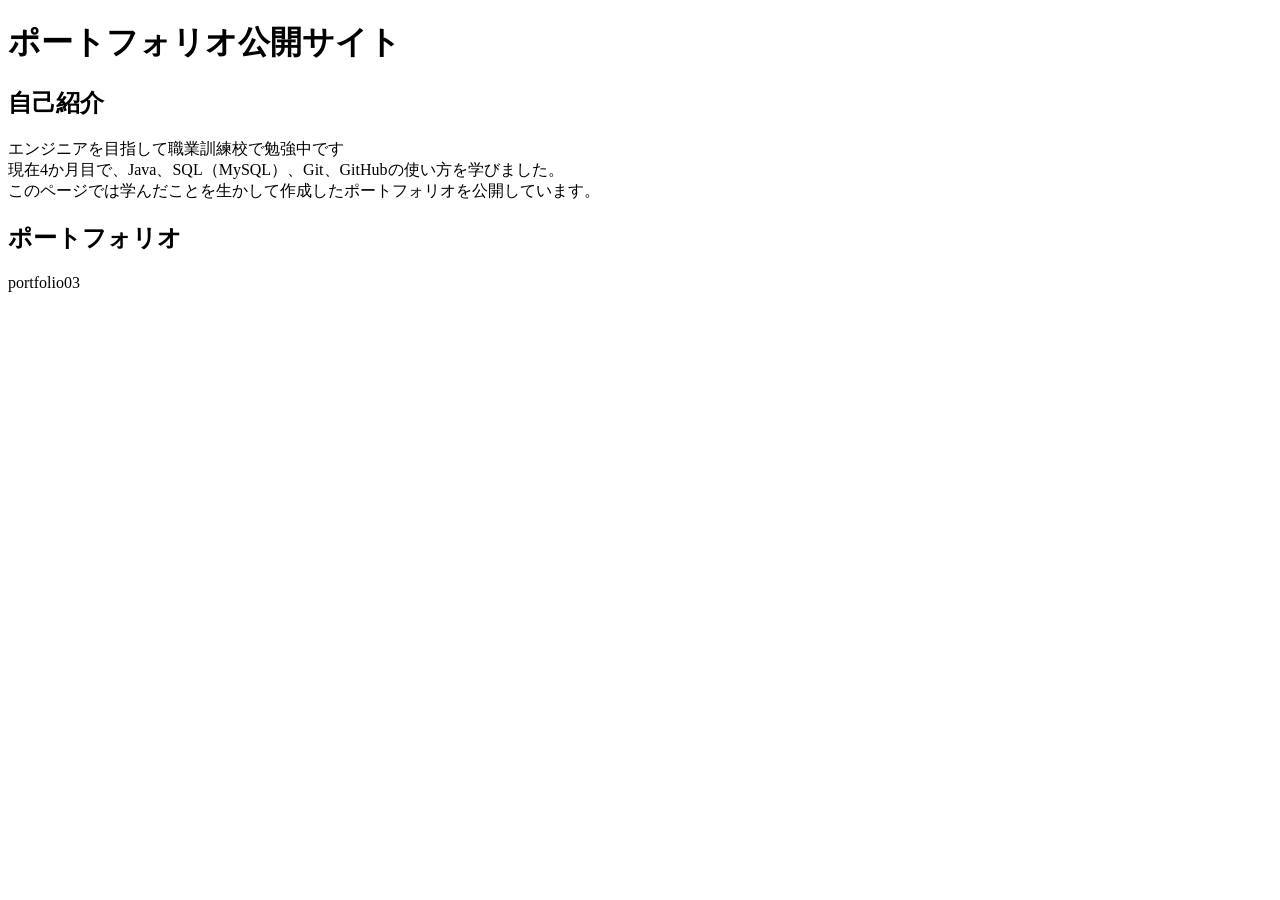
==== index.html @ 75d2291d "feat: CSS追加 CSSを追加。それに伴いindex.htmlに下記の変更を実施 - headタグ内にlinkタグ追加 - pタグにclass追加" ====
<!DOCTYPE html>
<html lang="ja">
<head>
    <meta charset="UTF-8">
    <meta name="viewport" content="width=device-width, initial-scale=1.0">
	<link rel="stylesheet" href="css/style.css">
    <title>ポートフォリオ公開サイト</title>
</head>
<body>
    <h1>ポートフォリオ公開サイト</h1>
    <h2>自己紹介</h2>
    <p>
        エンジニアを目指して職業訓練校で勉強中です<br>
        現在4か月目で、Java、SQL（MySQL）、Git、GitHubの使い方を学びました。<br>
        このページでは学んだことを生かして作成したポートフォリオを公開しています。
    </p>
    <h2>ポートフォリオ</h2>
    <p class="portfolio-card">portfolio03</p>
</body>
</html>
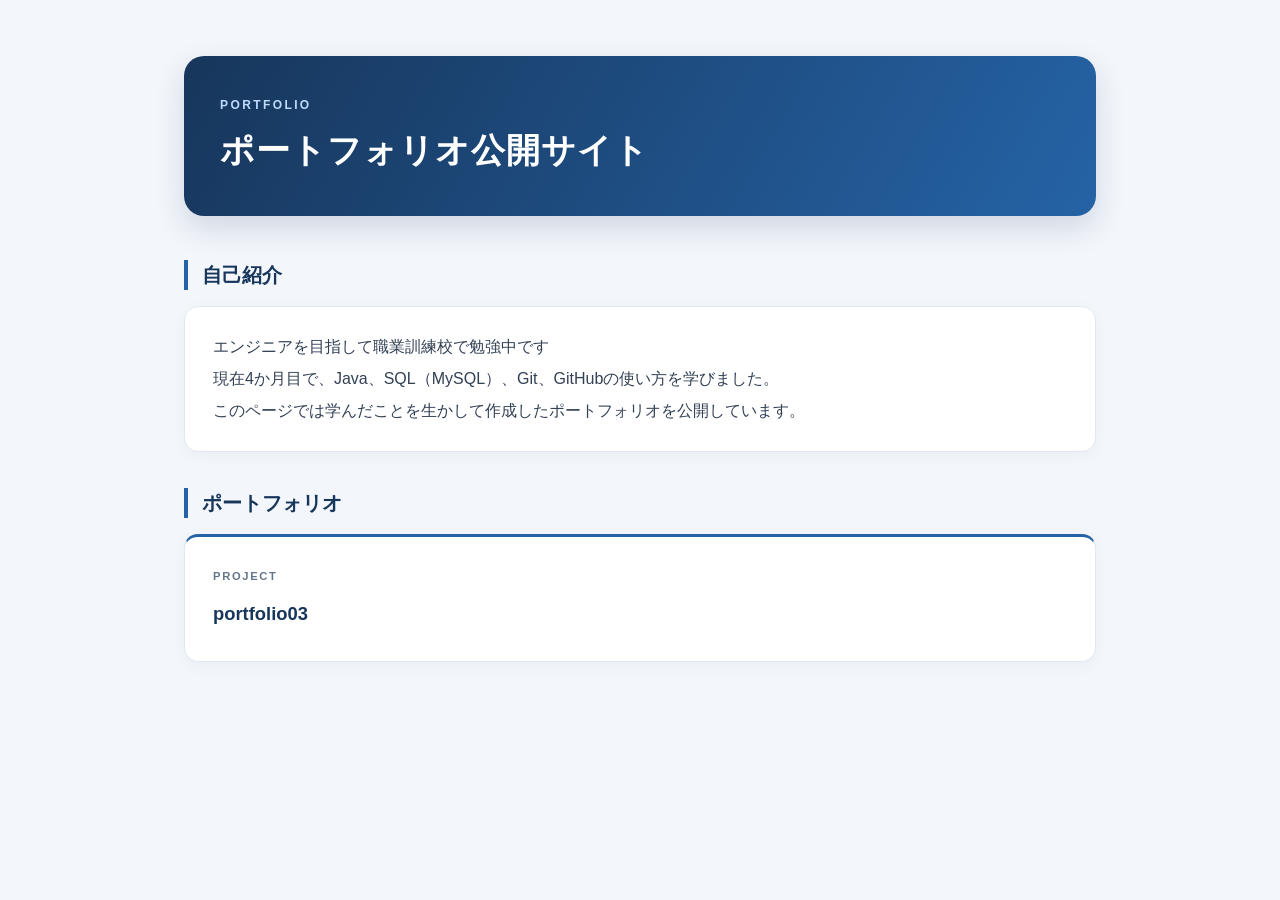
==== commit 4a649284: "Update index.html" ====
--- a/index.html
+++ b/index.html
@@ -3,7 +3,7 @@
 <head>
     <meta charset="UTF-8">
     <meta name="viewport" content="width=device-width, initial-scale=1.0">
-	<link rel="stylesheet" href="css/style.css">
+	<link rel="stylesheet" href="CSS/style.css">
     <title>ポートフォリオ公開サイト</title>
 </head>
 <body>
--- a/CSS/style.css
+++ b/CSS/style.css
@@ -0,0 +1,140 @@
+@charset "UTF-8";
+/* 余白や枠線を含めて、要素のサイズを計算する */
+* {
+    box-sizing: border-box;
+}
+
+/* ページ全体の背景 */
+html {
+    min-height: 100%;
+    background-color: #f3f6fb;
+}
+
+/* コンテンツを中央に配置する */
+body {
+    max-width: 960px;
+    margin: 0 auto;
+    padding: 56px 24px 80px;
+
+    font-family: "Segoe UI", "Hiragino Kaku Gothic ProN",
+        "Yu Gothic", Meiryo, sans-serif;
+
+    color: #334155;
+    line-height: 1.8;
+    overflow-wrap: anywhere;
+}
+
+/* サイトのタイトル */
+h1 {
+    margin: 0 0 44px;
+    padding: 40px 36px;
+    border-radius: 20px;
+
+    background: linear-gradient(120deg, #17365b, #2563a6);
+    box-shadow: 0 12px 30px rgba(23, 54, 91, 0.16);
+
+    color: #ffffff;
+    font-size: clamp(1.5rem, 3.5vw, 2.1rem);
+    line-height: 1.5;
+    letter-spacing: 0.03em;
+}
+
+/* タイトルの上に添える小さなラベル */
+h1::before {
+    content: "PORTFOLIO";
+    display: block;
+    margin-bottom: 12px;
+
+    color: #bfdbfe;
+    font-size: 0.75rem;
+    font-weight: 600;
+    letter-spacing: 0.2em;
+}
+
+/* 「自己紹介」「ポートフォリオ」の見出し */
+h2 {
+    margin: 36px 0 16px;
+    padding-left: 14px;
+    border-left: 4px solid #2563a6;
+
+    color: #17365b;
+    font-size: 1.25rem;
+    line-height: 1.5;
+}
+
+/* 本文を白いカードとして表示する */
+p {
+    margin: 0;
+    padding: 24px 28px;
+
+    border: 1px solid #e2e8f0;
+    border-radius: 14px;
+    background-color: #ffffff;
+    box-shadow: 0 4px 16px rgba(15, 23, 42, 0.04);
+
+    line-height: 2;
+}
+
+/* 作品紹介用のカード */
+.portfolio-card {
+    padding: 28px;
+    border-top: 3px solid #2563a6;
+
+    color: #17365b;
+    font-size: 1.15rem;
+    font-weight: 700;
+}
+
+/* 作品名の上に添える小さなラベル */
+.portfolio-card::before {
+    content: "PROJECT";
+    display: block;
+    margin-bottom: 8px;
+
+    color: #64748b;
+    font-size: 0.7rem;
+    font-weight: 600;
+    letter-spacing: 0.15em;
+}
+
+/* リンクを追加した場合の見た目 */
+a {
+    color: #1d5c9f;
+    text-decoration-thickness: 1px;
+    text-underline-offset: 4px;
+}
+
+/* リンクにマウスを乗せたとき */
+a:hover {
+    color: #123b68;
+    text-decoration-thickness: 2px;
+}
+
+/* キーボードでリンクを選択したとき */
+a:focus-visible {
+    outline: 3px solid #2563a6;
+    outline-offset: 5px;
+}
+
+/* スマートフォンなど、画面が狭い場合 */
+@media (max-width: 600px) {
+    body {
+        padding: 28px 16px 48px;
+    }
+
+    h1 {
+        margin-bottom: 32px;
+        padding: 28px 20px;
+        border-radius: 16px;
+    }
+
+    h2 {
+        margin-top: 28px;
+        font-size: 1.1rem;
+    }
+
+    p,
+    .portfolio-card {
+        padding: 20px;
+    }
+}
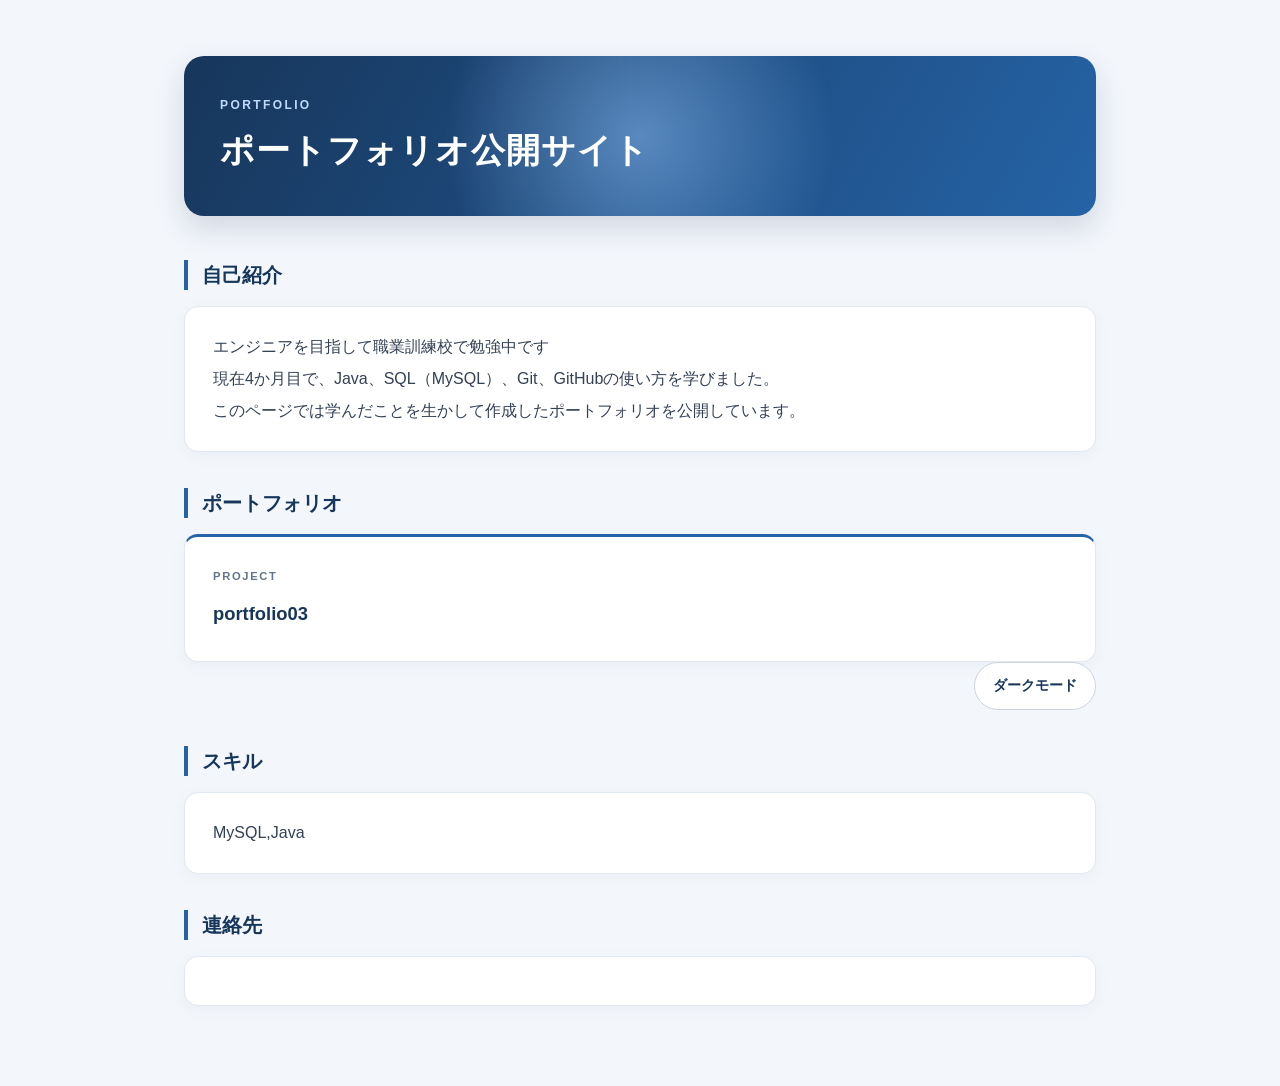
==== commit b49023b8: "feat: js追加 indexに追記。css変更。js追加" ====
--- a/index.html
+++ b/index.html
@@ -4,17 +4,28 @@
     <meta charset="UTF-8">
     <meta name="viewport" content="width=device-width, initial-scale=1.0">
 	<link rel="stylesheet" href="CSS/style.css">
+	<script src="js/main.js" defar></script>
     <title>ポートフォリオ公開サイト</title>
 </head>
 <body>
     <h1>ポートフォリオ公開サイト</h1>
-    <h2>自己紹介</h2>
+    <h2 class="reveal">自己紹介</h2>
     <p>
         エンジニアを目指して職業訓練校で勉強中です<br>
         現在4か月目で、Java、SQL（MySQL）、Git、GitHubの使い方を学びました。<br>
         このページでは学んだことを生かして作成したポートフォリオを公開しています。
     </p>
-    <h2>ポートフォリオ</h2>
+    <h2 class="reveal">ポートフォリオ</h2>
     <p class="portfolio-card">portfolio03</p>
+	<button id="themeToggle"
+			class="theme-toggle"
+			type="button"
+			aria-pressed="false">
+		ダークモード
+		</button>
+	<h2>スキル</h2>
+	<p>MySQL,Java</p>
+	<h2>連絡先</h2>
+	<p></p>
 </body>
 </html>
--- a/CSS/style.css
+++ b/CSS/style.css
@@ -1,4 +1,3 @@
-@charset "UTF-8";
 /* 余白や枠線を含めて、要素のサイズを計算する */
 * {
     box-sizing: border-box;
@@ -15,10 +14,8 @@
     max-width: 960px;
     margin: 0 auto;
     padding: 56px 24px 80px;
-
     font-family: "Segoe UI", "Hiragino Kaku Gothic ProN",
         "Yu Gothic", Meiryo, sans-serif;
-
     color: #334155;
     line-height: 1.8;
     overflow-wrap: anywhere;
@@ -29,10 +26,8 @@
     margin: 0 0 44px;
     padding: 40px 36px;
     border-radius: 20px;
-
     background: linear-gradient(120deg, #17365b, #2563a6);
     box-shadow: 0 12px 30px rgba(23, 54, 91, 0.16);
-
     color: #ffffff;
     font-size: clamp(1.5rem, 3.5vw, 2.1rem);
     line-height: 1.5;
@@ -44,7 +39,6 @@
     content: "PORTFOLIO";
     display: block;
     margin-bottom: 12px;
-
     color: #bfdbfe;
     font-size: 0.75rem;
     font-weight: 600;
@@ -56,7 +50,6 @@
     margin: 36px 0 16px;
     padding-left: 14px;
     border-left: 4px solid #2563a6;
-
     color: #17365b;
     font-size: 1.25rem;
     line-height: 1.5;
@@ -66,12 +59,10 @@
 p {
     margin: 0;
     padding: 24px 28px;
-
     border: 1px solid #e2e8f0;
     border-radius: 14px;
     background-color: #ffffff;
     box-shadow: 0 4px 16px rgba(15, 23, 42, 0.04);
-
     line-height: 2;
 }
 
@@ -79,7 +70,6 @@
 .portfolio-card {
     padding: 28px;
     border-top: 3px solid #2563a6;
-
     color: #17365b;
     font-size: 1.15rem;
     font-weight: 700;
@@ -90,7 +80,6 @@
     content: "PROJECT";
     display: block;
     margin-bottom: 8px;
-
     color: #64748b;
     font-size: 0.7rem;
     font-weight: 600;
@@ -104,13 +93,11 @@
     text-underline-offset: 4px;
 }
 
-/* リンクにマウスを乗せたとき */
 a:hover {
     color: #123b68;
     text-decoration-thickness: 2px;
 }
 
-/* キーボードでリンクを選択したとき */
 a:focus-visible {
     outline: 3px solid #2563a6;
     outline-offset: 5px;
@@ -137,4 +124,128 @@
     .portfolio-card {
         padding: 20px;
     }
-}+}
+
+
+/* =========================================================
+   JavaScript と組み合わせた演出
+   ========================================================= */
+
+/* ダークモードの切り替えボタン */
+.theme-toggle {
+    display: block;
+    margin: 0 0 18px auto;
+    padding: 10px 18px;
+    border: 1px solid #cbd5e1;
+    border-radius: 999px;
+    background: #ffffff;
+    color: #17365b;
+    font: inherit;
+    font-size: 0.9rem;
+    font-weight: 700;
+    cursor: pointer;
+    transition: background-color 0.2s, transform 0.2s;
+}
+
+.theme-toggle:hover {
+    background-color: #e8f1ff;
+    transform: translateY(-2px);
+}
+
+.theme-toggle:focus-visible {
+    outline: 3px solid #2563a6;
+    outline-offset: 3px;
+}
+
+/* タイトル上をマウスが動くと光の位置が変わる */
+h1 {
+    background:
+        radial-gradient(circle at var(--mouse-x, 50%) var(--mouse-y, 50%),
+            rgba(147, 197, 253, 0.5), transparent 42%),
+        linear-gradient(120deg, #17365b, #2563a6);
+}
+
+/* 画面内に入ると、ふわっと表示する */
+.js-enabled .reveal {
+    opacity: 0;
+    transform: translateY(22px);
+    transition: opacity 0.7s ease, transform 0.7s ease;
+}
+
+.js-enabled .reveal.is-visible {
+    opacity: 1;
+    transform: translateY(0);
+}
+
+/* 作品カードはマウスを乗せると少し浮く */
+.portfolio-card {
+    transition: box-shadow 0.25s ease, transform 0.25s ease,
+        opacity 0.7s ease;
+}
+
+.portfolio-card.is-visible:hover {
+    transform: translateY(-5px);
+    box-shadow: 0 12px 32px rgba(23, 54, 91, 0.16);
+}
+
+/* ダークモード */
+html.dark {
+    background-color: #0b1220;
+}
+
+.dark body {
+    color: #cbd5e1;
+}
+
+.dark h2 {
+    color: #bfdbfe;
+    border-left-color: #60a5fa;
+}
+
+.dark p {
+    background-color: #182337;
+    color: #e2e8f0;
+    border-color: #334155;
+    box-shadow: 0 5px 18px rgba(0, 0, 0, 0.2);
+}
+
+.dark .portfolio-card {
+    border-top-color: #60a5fa;
+}
+
+.dark .portfolio-card::before {
+    color: #94a3b8;
+}
+
+.dark .theme-toggle {
+    color: #e2e8f0;
+    background-color: #1e293b;
+    border-color: #475569;
+}
+
+.dark .theme-toggle:hover {
+    background-color: #334155;
+}
+
+.dark a {
+    color: #93c5fd;
+}
+
+/* アニメーションを控えたい設定の人には、動かさず表示する */
+@media (prefers-reduced-motion: reduce) {
+    .js-enabled .reveal {
+        opacity: 1;
+        transform: none;
+        transition: none;
+    }
+
+    .theme-toggle,
+    .portfolio-card {
+        transition: none;
+    }
+
+    .theme-toggle:hover,
+    .portfolio-card.is-visible:hover {
+        transform: none;
+    }
+}
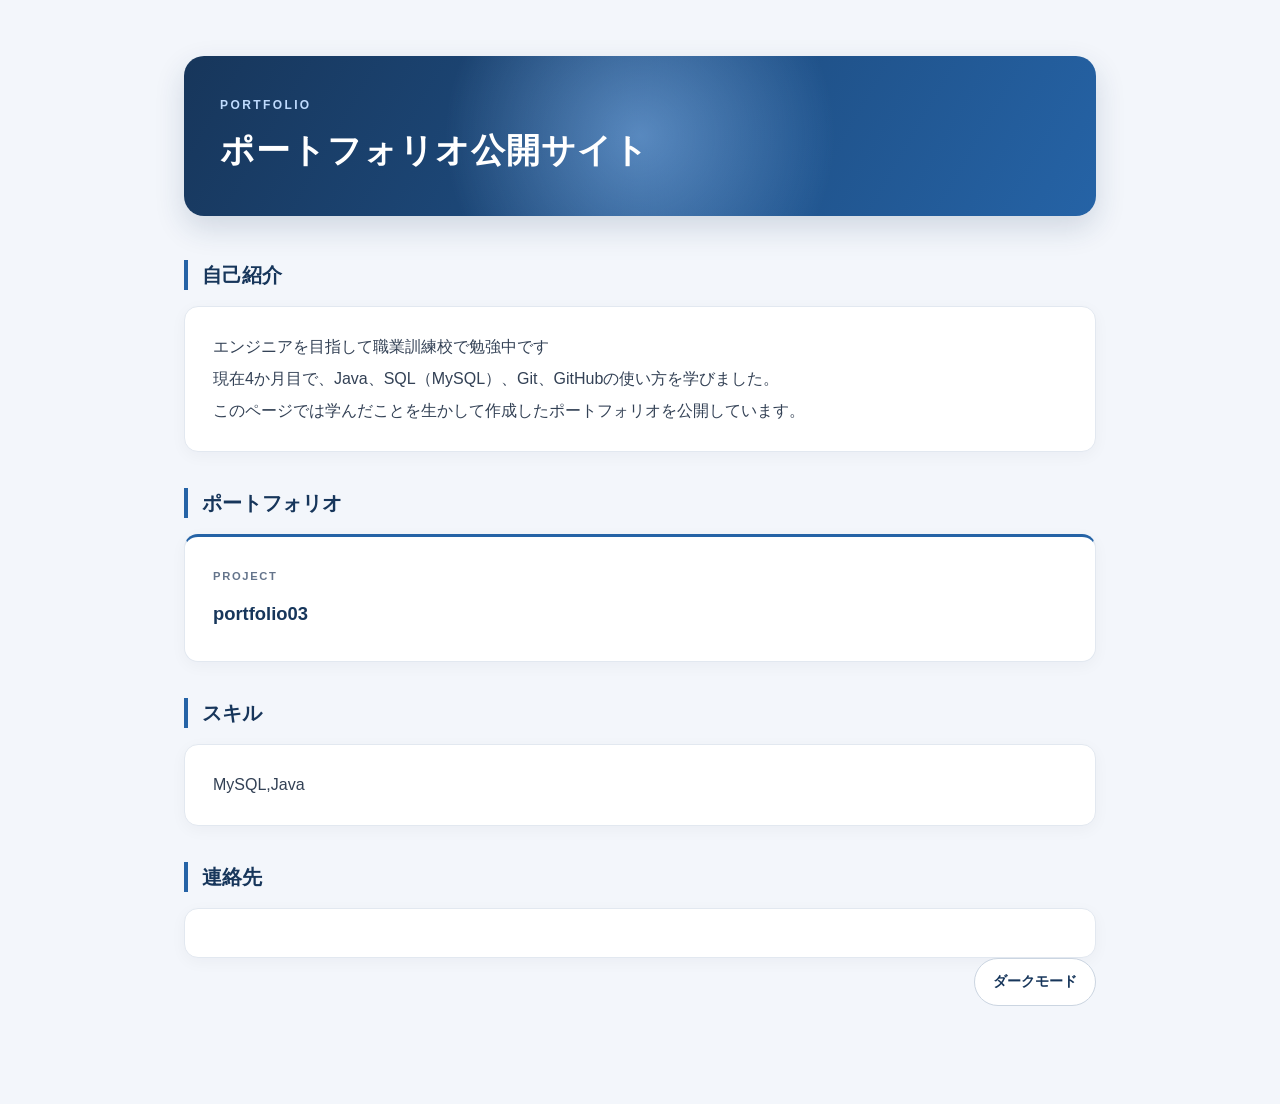
==== commit 5cf5439c: "feat: js追加 追加＆修正" ====
--- a/index.html
+++ b/index.html
@@ -1,31 +1,32 @@
 <!DOCTYPE html>
 <html lang="ja">
+
 <head>
-    <meta charset="UTF-8">
-    <meta name="viewport" content="width=device-width, initial-scale=1.0">
+	<meta charset="UTF-8">
+	<meta name="viewport" content="width=device-width, initial-scale=1.0">
 	<link rel="stylesheet" href="CSS/style.css">
-	<script src="js/main.js" defar></script>
-    <title>ポートフォリオ公開サイト</title>
+	<script src="js/main.js"  defer></script>
+	<title>ポートフォリオ公開サイト</title>
 </head>
+
 <body>
-    <h1>ポートフォリオ公開サイト</h1>
-    <h2 class="reveal">自己紹介</h2>
-    <p>
-        エンジニアを目指して職業訓練校で勉強中です<br>
-        現在4か月目で、Java、SQL（MySQL）、Git、GitHubの使い方を学びました。<br>
-        このページでは学んだことを生かして作成したポートフォリオを公開しています。
-    </p>
-    <h2 class="reveal">ポートフォリオ</h2>
-    <p class="portfolio-card">portfolio03</p>
-	<button id="themeToggle"
-			class="theme-toggle"
-			type="button"
-			aria-pressed="false">
+	<h1>ポートフォリオ公開サイト</h1>
+	<h2 class="reveal">自己紹介</h2>
+	<p>
+		エンジニアを目指して職業訓練校で勉強中です<br>
+		現在4か月目で、Java、SQL（MySQL）、Git、GitHubの使い方を学びました。<br>
+		このページでは学んだことを生かして作成したポートフォリオを公開しています。
+	</p>
+	<h2 class="reveal">ポートフォリオ</h2>
+	<p class="portfolio-card">portfolio03</p>
+	<h2 class="reveal">スキル</h2>
+	<p>MySQL,Java</p>
+	<h2 class="reveal">連絡先</h2>
+	<p></p>
+	<button id="themeToggle" class="theme-toggle" type="button" aria-pressed="false">
 		ダークモード
-		</button>
-	<h2>スキル</h2>
-	<p>MySQL,Java</p>
-	<h2>連絡先</h2>
-	<p></p>
+	</button>
+
 </body>
-</html>
+
+</html>
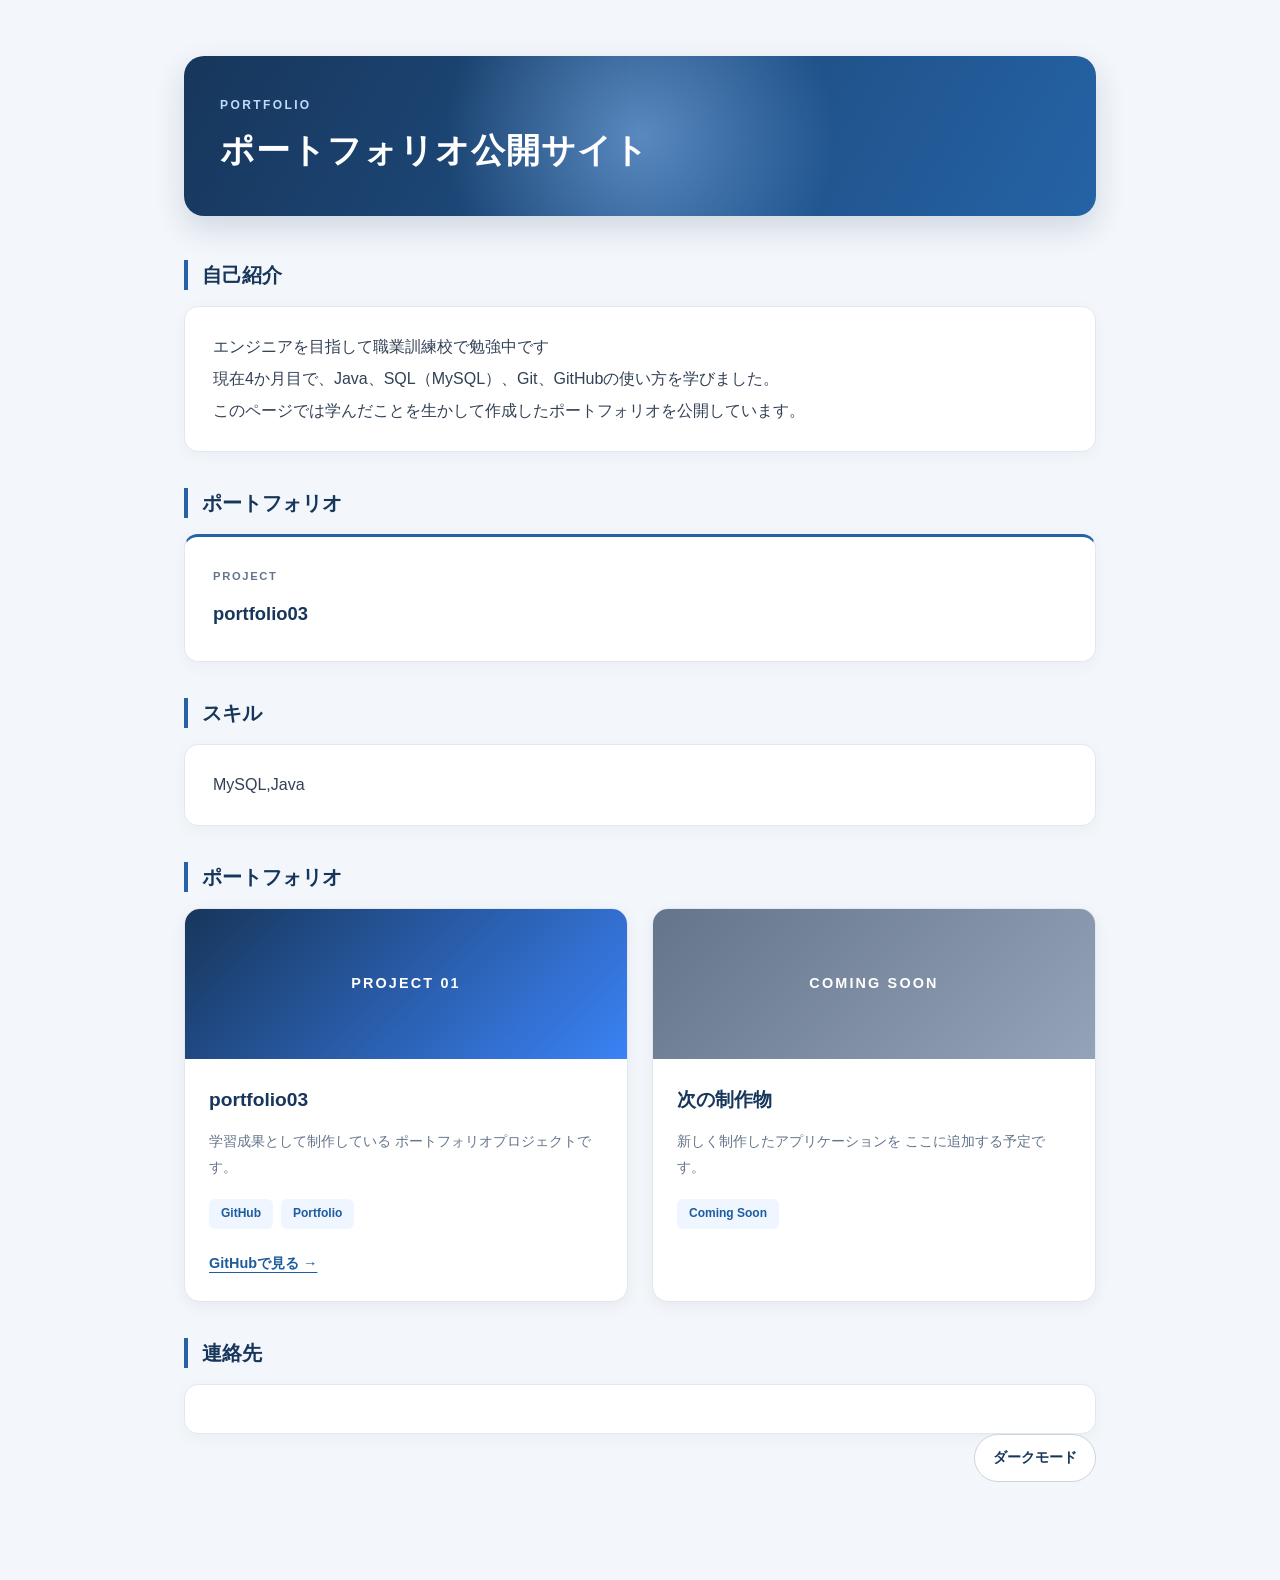
==== commit 4f85ae62: "feat: ポートフォリオ一覧のカード化" ====
--- a/index.html
+++ b/index.html
@@ -5,7 +5,7 @@
 	<meta charset="UTF-8">
 	<meta name="viewport" content="width=device-width, initial-scale=1.0">
 	<link rel="stylesheet" href="CSS/style.css">
-	<script src="js/main.js"  defer></script>
+	<script src="js/main.js" defer></script>
 	<title>ポートフォリオ公開サイト</title>
 </head>
 
@@ -21,8 +21,53 @@
 	<p class="portfolio-card">portfolio03</p>
 	<h2 class="reveal">スキル</h2>
 	<p>MySQL,Java</p>
+
+
+	<h2 class="reveal">ポートフォリオ</h2>
+	<div class="portfolio-grid">
+		<!-- 作品1：portfolio03 -->
+		<article class="portfolio-card reveal">
+			<div class="portfolio-image">
+				<span>PROJECT 01</span>
+			</div>
+			<div class="portfolio-content">
+				<h3>portfolio03</h3>
+				<p class="portfolio-description">
+					学習成果として制作している
+					ポートフォリオプロジェクトです。
+				</p>
+				<div class="portfolio-tags">
+					<span>GitHub</span>
+					<span>Portfolio</span>
+				</div>
+				<a class="portfolio-link" href="https://github.com/abe-sh1/portfolio03" target="_blank"
+					rel="noopener noreferrer">
+					GitHubで見る →
+				</a>
+			</div>
+		</article>
+
+		<!-- 作品2：今後追加予定 -->
+		<article class="portfolio-card reveal">
+			<div class="portfolio-image portfolio-image-next">
+				<span>COMING SOON</span>
+			</div>
+			<div class="portfolio-content">
+				<h3>次の制作物</h3>
+				<p class="portfolio-description">
+					新しく制作したアプリケーションを
+					ここに追加する予定です。
+				</p>
+				<div class="portfolio-tags">
+					<span>Coming Soon</span>
+				</div>
+			</div>
+		</article>
+	</div>
+
 	<h2 class="reveal">連絡先</h2>
 	<p></p>
+
 	<button id="themeToggle" class="theme-toggle" type="button" aria-pressed="false">
 		ダークモード
 	</button>
--- a/CSS/style.css
+++ b/CSS/style.css
@@ -249,3 +249,164 @@
         transform: none;
     }
 }
+
+
+/* ==========================================
+   ポートフォリオ一覧
+   ========================================== */
+
+/* カードを横並びにする */
+.portfolio-grid {
+    display: grid;
+    grid-template-columns: repeat(2, minmax(0, 1fr));
+    gap: 24px;
+}
+
+/* カード全体 */
+.portfolio-grid .portfolio-card {
+    padding: 0;
+    overflow: hidden;
+    background: #ffffff;
+    border: 1px solid #e2e8f0;
+    border-radius: 16px;
+    box-shadow: 0 4px 16px rgba(15, 23, 42, 0.06);
+    color: #334155;
+    font-size: 1rem;
+    font-weight: normal;
+    transition:
+        transform 0.25s ease,
+        box-shadow 0.25s ease,
+        opacity 0.7s ease;
+}
+
+/* 既存の擬似要素によるPROJECT表示を無効化 */
+.portfolio-grid .portfolio-card::before {
+    content: none;
+}
+
+/* カードのホバー演出 */
+.portfolio-grid .portfolio-card:hover {
+    transform: translateY(-5px);
+    box-shadow: 0 12px 32px rgba(23, 54, 91, 0.15);
+}
+
+/* カード上部の画像領域 */
+.portfolio-image {
+    display: flex;
+    align-items: center;
+    justify-content: center;
+    height: 150px;
+    background: linear-gradient(135deg, #17365b, #3b82f6);
+    color: white;
+    font-size: 0.9rem;
+    font-weight: 700;
+    letter-spacing: 0.15em;
+}
+
+/* 制作予定カード */
+.portfolio-image-next {
+    background: linear-gradient(135deg, #64748b, #94a3b8);
+}
+
+/* カード本文 */
+.portfolio-content {
+    padding: 24px;
+}
+
+.portfolio-content h3 {
+    margin: 0 0 12px;
+    color: #17365b;
+    font-size: 1.2rem;
+}
+
+/* 作品の説明文 */
+.portfolio-grid .portfolio-description {
+    margin: 0 0 18px;
+    padding: 0;
+    border: none;
+    border-radius: 0;
+    background: transparent;
+    box-shadow: none;
+    color: #64748b;
+    font-size: 0.9rem;
+    font-weight: normal;
+    line-height: 1.8;
+}
+
+/* 使用技術タグ */
+.portfolio-tags {
+    display: flex;
+    flex-wrap: wrap;
+    gap: 8px;
+    margin-bottom: 20px;
+}
+
+.portfolio-tags span {
+    padding: 4px 12px;
+    border-radius: 6px;
+    background: #eff6ff;
+    color: #1d5c9f;
+    font-size: 0.75rem;
+    font-weight: 600;
+}
+
+/* GitHubへのリンク */
+.portfolio-link {
+    display: inline-block;
+    font-size: 0.9rem;
+    font-weight: 700;
+}
+
+/* ==========================================
+   ダークモード対応
+   ========================================== */
+
+.dark .portfolio-grid .portfolio-card {
+    background: #182337;
+    border-color: #334155;
+    color: #e2e8f0;
+}
+
+.dark .portfolio-content h3 {
+    color: #bfdbfe;
+}
+
+.dark .portfolio-grid .portfolio-description {
+    background: transparent;
+    color: #cbd5e1;
+    box-shadow: none;
+}
+
+.dark .portfolio-tags span {
+    background: #1e3a5f;
+    color: #bfdbfe;
+}
+
+/* ==========================================
+   レスポンシブ対応
+   ========================================== */
+
+@media (max-width: 600px) {
+    .portfolio-grid {
+        grid-template-columns: 1fr;
+    }
+
+    .portfolio-image {
+        height: 130px;
+    }
+
+    .portfolio-content {
+        padding: 20px;
+    }
+}
+
+/* アニメーション軽減設定 */
+@media (prefers-reduced-motion: reduce) {
+    .portfolio-grid .portfolio-card {
+        transition: none;
+    }
+
+    .portfolio-grid .portfolio-card:hover {
+        transform: none;
+    }
+}
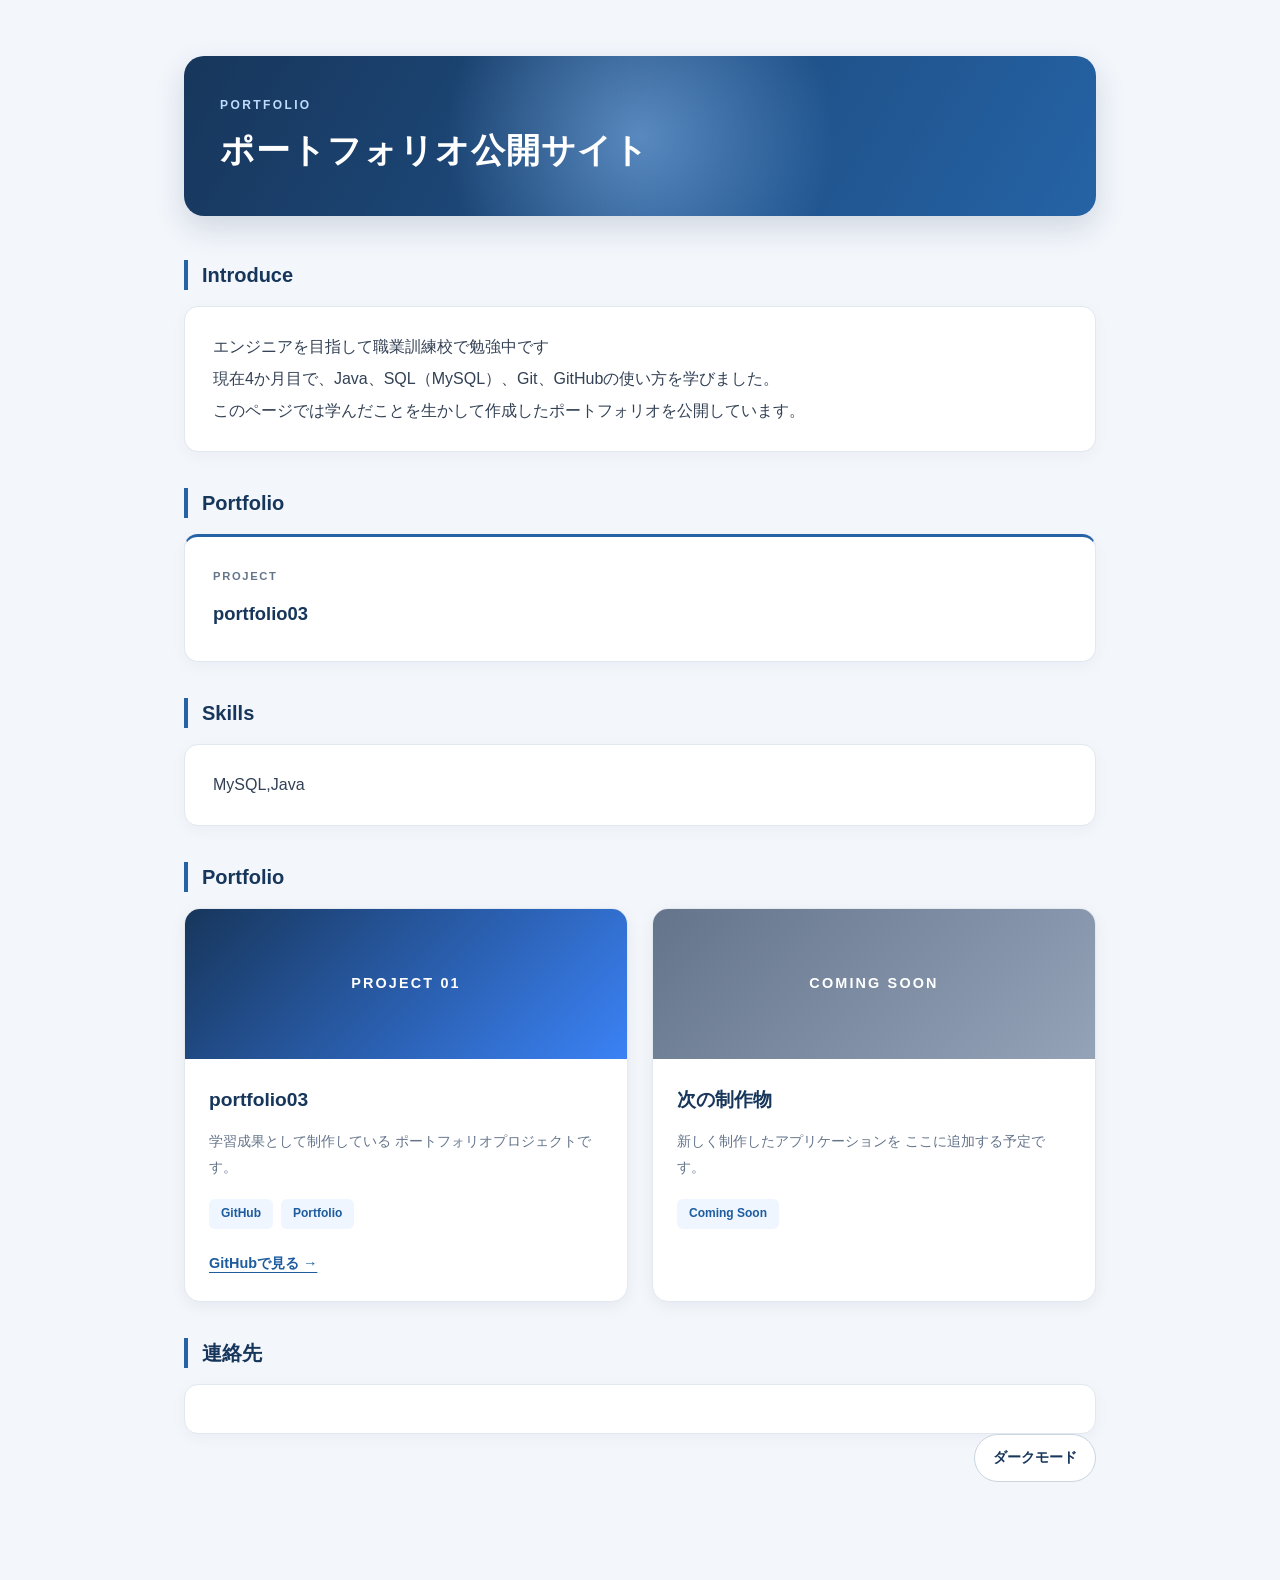
==== commit 7e986977: "chore: inde.htmlのコンテンツ更新 - レベル2見出しを英語に変更" ====
--- a/index.html
+++ b/index.html
@@ -11,19 +11,19 @@
 
 <body>
 	<h1>ポートフォリオ公開サイト</h1>
-	<h2 class="reveal">自己紹介</h2>
+	<h2 class="reveal">Introduce</h2>
 	<p>
 		エンジニアを目指して職業訓練校で勉強中です<br>
 		現在4か月目で、Java、SQL（MySQL）、Git、GitHubの使い方を学びました。<br>
 		このページでは学んだことを生かして作成したポートフォリオを公開しています。
 	</p>
-	<h2 class="reveal">ポートフォリオ</h2>
+	<h2 class="reveal">Portfolio</h2>
 	<p class="portfolio-card">portfolio03</p>
-	<h2 class="reveal">スキル</h2>
+	<h2 class="reveal">Skills</h2>
 	<p>MySQL,Java</p>
 
 
-	<h2 class="reveal">ポートフォリオ</h2>
+	<h2 class="reveal">Portfolio</h2>
 	<div class="portfolio-grid">
 		<!-- 作品1：portfolio03 -->
 		<article class="portfolio-card reveal">
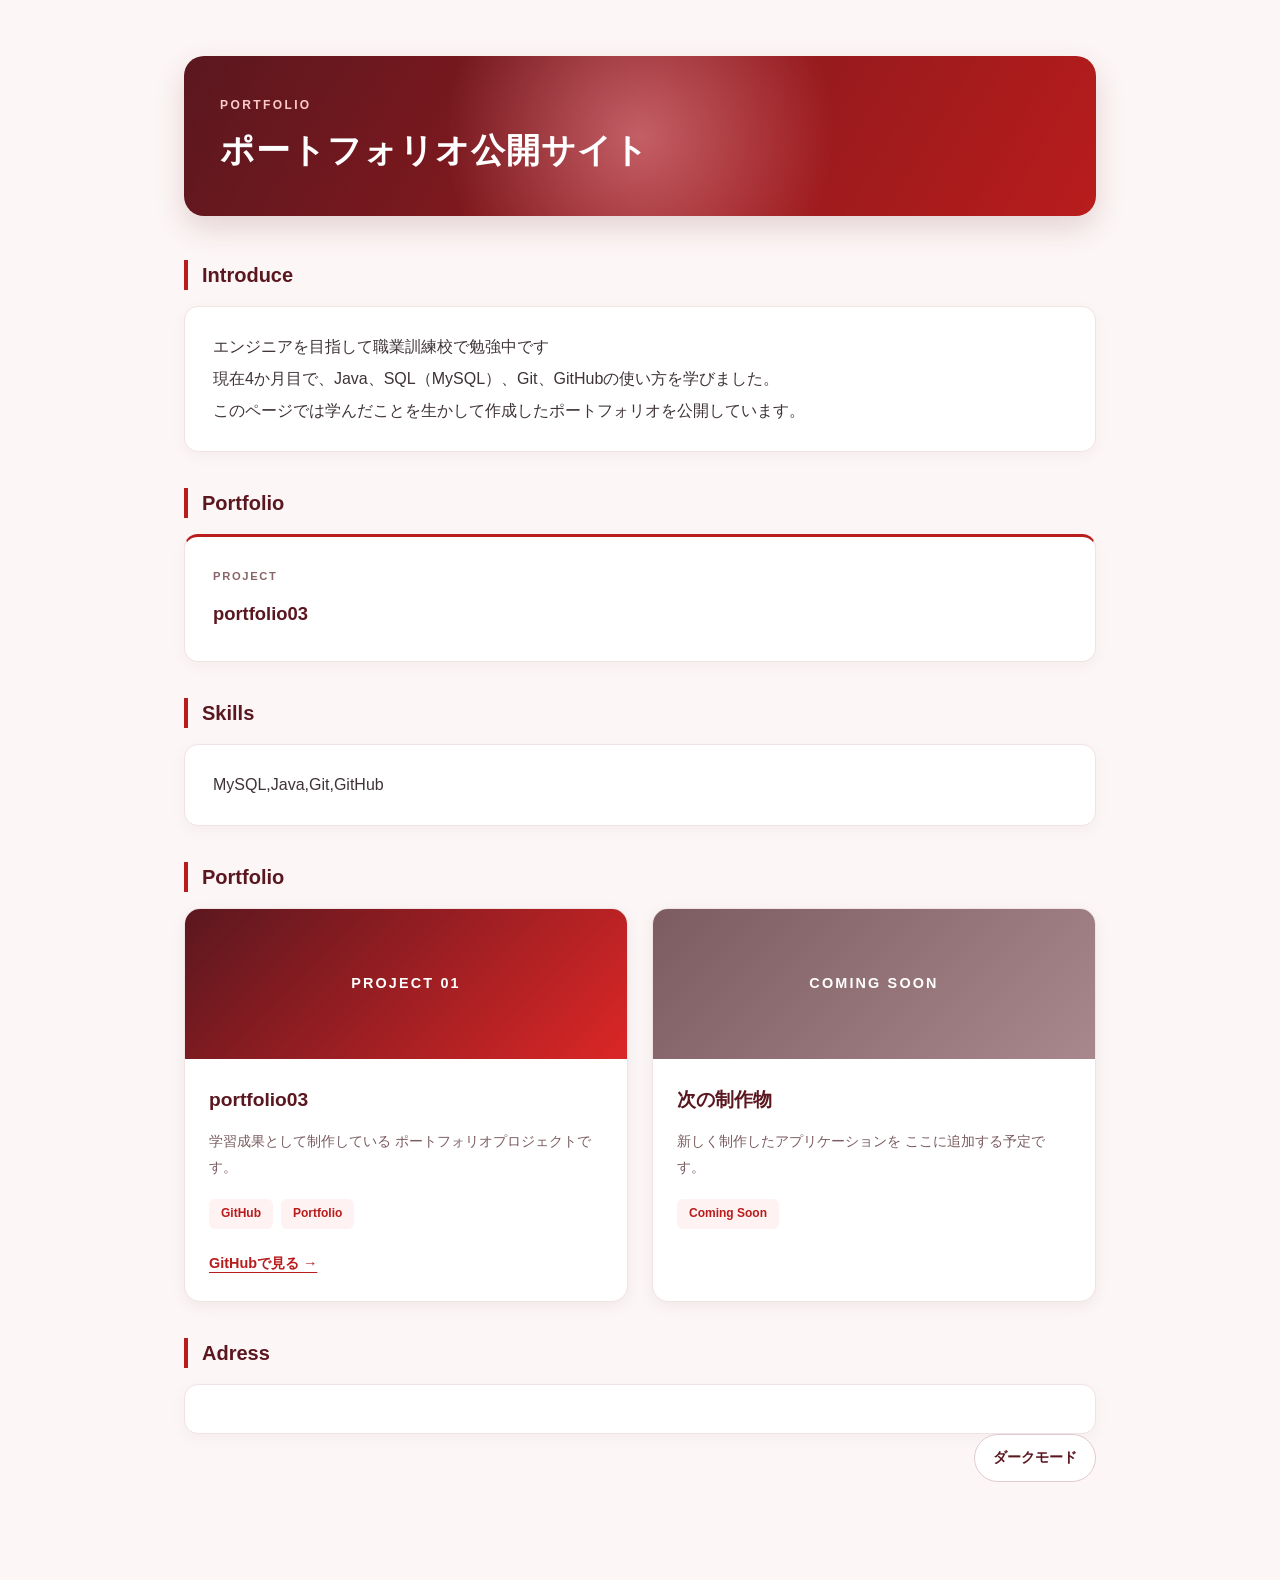
==== commit ed8ce485: "Merge pull request #6 from abe-sh1/feat/edit-index docs: index.htmlの変更" ====
--- a/index.html
+++ b/index.html
@@ -20,7 +20,7 @@
 	<h2 class="reveal">Portfolio</h2>
 	<p class="portfolio-card">portfolio03</p>
 	<h2 class="reveal">Skills</h2>
-	<p>MySQL,Java</p>
+	<p>MySQL,Java,Git,GitHub</p>
 
 
 	<h2 class="reveal">Portfolio</h2>
@@ -65,7 +65,7 @@
 		</article>
 	</div>
 
-	<h2 class="reveal">連絡先</h2>
+	<h2 class="reveal">Adress</h2>
 	<p></p>
 
 	<button id="themeToggle" class="theme-toggle" type="button" aria-pressed="false">
--- a/CSS/style.css
+++ b/CSS/style.css
@@ -6,7 +6,7 @@
 /* ページ全体の背景 */
 html {
     min-height: 100%;
-    background-color: #f3f6fb;
+    background-color: #fdf6f6;
 }
 
 /* コンテンツを中央に配置する */
@@ -16,7 +16,7 @@
     padding: 56px 24px 80px;
     font-family: "Segoe UI", "Hiragino Kaku Gothic ProN",
         "Yu Gothic", Meiryo, sans-serif;
-    color: #334155;
+    color: #3f3336;
     line-height: 1.8;
     overflow-wrap: anywhere;
 }
@@ -26,8 +26,8 @@
     margin: 0 0 44px;
     padding: 40px 36px;
     border-radius: 20px;
-    background: linear-gradient(120deg, #17365b, #2563a6);
-    box-shadow: 0 12px 30px rgba(23, 54, 91, 0.16);
+    background: linear-gradient(120deg, #5b171f, #b91c1c);
+    box-shadow: 0 12px 30px rgba(91, 23, 31, 0.16);
     color: #ffffff;
     font-size: clamp(1.5rem, 3.5vw, 2.1rem);
     line-height: 1.5;
@@ -39,7 +39,7 @@
     content: "PORTFOLIO";
     display: block;
     margin-bottom: 12px;
-    color: #bfdbfe;
+    color: #fecaca;
     font-size: 0.75rem;
     font-weight: 600;
     letter-spacing: 0.2em;
@@ -49,8 +49,8 @@
 h2 {
     margin: 36px 0 16px;
     padding-left: 14px;
-    border-left: 4px solid #2563a6;
-    color: #17365b;
+    border-left: 4px solid #b91c1c;
+    color: #5b171f;
     font-size: 1.25rem;
     line-height: 1.5;
 }
@@ -59,18 +59,18 @@
 p {
     margin: 0;
     padding: 24px 28px;
-    border: 1px solid #e2e8f0;
+    border: 1px solid #f1e2e4;
     border-radius: 14px;
     background-color: #ffffff;
-    box-shadow: 0 4px 16px rgba(15, 23, 42, 0.04);
+    box-shadow: 0 4px 16px rgba(42, 15, 19, 0.04);
     line-height: 2;
 }
 
 /* 作品紹介用のカード */
 .portfolio-card {
     padding: 28px;
-    border-top: 3px solid #2563a6;
-    color: #17365b;
+    border-top: 3px solid #b91c1c;
+    color: #5b171f;
     font-size: 1.15rem;
     font-weight: 700;
 }
@@ -80,7 +80,7 @@
     content: "PROJECT";
     display: block;
     margin-bottom: 8px;
-    color: #64748b;
+    color: #8b6469;
     font-size: 0.7rem;
     font-weight: 600;
     letter-spacing: 0.15em;
@@ -88,18 +88,18 @@
 
 /* リンクを追加した場合の見た目 */
 a {
-    color: #1d5c9f;
+    color: #b91c1c;
     text-decoration-thickness: 1px;
     text-underline-offset: 4px;
 }
 
 a:hover {
-    color: #123b68;
+    color: #7f1d1d;
     text-decoration-thickness: 2px;
 }
 
 a:focus-visible {
-    outline: 3px solid #2563a6;
+    outline: 3px solid #b91c1c;
     outline-offset: 5px;
 }
 
@@ -136,10 +136,10 @@
     display: block;
     margin: 0 0 18px auto;
     padding: 10px 18px;
-    border: 1px solid #cbd5e1;
+    border: 1px solid #e1cbd0;
     border-radius: 999px;
     background: #ffffff;
-    color: #17365b;
+    color: #5b171f;
     font: inherit;
     font-size: 0.9rem;
     font-weight: 700;
@@ -148,12 +148,12 @@
 }
 
 .theme-toggle:hover {
-    background-color: #e8f1ff;
+    background-color: #ffe8eb;
     transform: translateY(-2px);
 }
 
 .theme-toggle:focus-visible {
-    outline: 3px solid #2563a6;
+    outline: 3px solid #b91c1c;
     outline-offset: 3px;
 }
 
@@ -161,8 +161,8 @@
 h1 {
     background:
         radial-gradient(circle at var(--mouse-x, 50%) var(--mouse-y, 50%),
-            rgba(147, 197, 253, 0.5), transparent 42%),
-        linear-gradient(120deg, #17365b, #2563a6);
+            rgba(253, 164, 175, 0.5), transparent 42%),
+        linear-gradient(120deg, #5b171f, #b91c1c);
 }
 
 /* 画面内に入ると、ふわっと表示する */
@@ -185,50 +185,50 @@
 
 .portfolio-card.is-visible:hover {
     transform: translateY(-5px);
-    box-shadow: 0 12px 32px rgba(23, 54, 91, 0.16);
+    box-shadow: 0 12px 32px rgba(91, 23, 31, 0.16);
 }
 
 /* ダークモード */
 html.dark {
-    background-color: #0b1220;
+    background-color: #1a0b0e;
 }
 
 .dark body {
-    color: #cbd5e1;
+    color: #e2cbcf;
 }
 
 .dark h2 {
-    color: #bfdbfe;
-    border-left-color: #60a5fa;
+    color: #fecaca;
+    border-left-color: #f87171;
 }
 
 .dark p {
-    background-color: #182337;
-    color: #e2e8f0;
-    border-color: #334155;
-    box-shadow: 0 5px 18px rgba(0, 0, 0, 0.2);
+    background-color: #2c1519;
+    color: #f0e2e4;
+    border-color: #553338;
+    box-shadow: 0 5px 18px rgba(0, 0, 0, 0.25);
 }
 
 .dark .portfolio-card {
-    border-top-color: #60a5fa;
+    border-top-color: #f87171;
 }
 
 .dark .portfolio-card::before {
-    color: #94a3b8;
+    color: #b89499;
 }
 
 .dark .theme-toggle {
-    color: #e2e8f0;
-    background-color: #1e293b;
-    border-color: #475569;
+    color: #f0e2e4;
+    background-color: #3b1e23;
+    border-color: #69474c;
 }
 
 .dark .theme-toggle:hover {
-    background-color: #334155;
+    background-color: #553338;
 }
 
 .dark a {
-    color: #93c5fd;
+    color: #fca5a5;
 }
 
 /* アニメーションを控えたい設定の人には、動かさず表示する */
@@ -267,10 +267,10 @@
     padding: 0;
     overflow: hidden;
     background: #ffffff;
-    border: 1px solid #e2e8f0;
+    border: 1px solid #f1e2e4;
     border-radius: 16px;
-    box-shadow: 0 4px 16px rgba(15, 23, 42, 0.06);
-    color: #334155;
+    box-shadow: 0 4px 16px rgba(42, 15, 19, 0.06);
+    color: #3f3336;
     font-size: 1rem;
     font-weight: normal;
     transition:
@@ -287,7 +287,7 @@
 /* カードのホバー演出 */
 .portfolio-grid .portfolio-card:hover {
     transform: translateY(-5px);
-    box-shadow: 0 12px 32px rgba(23, 54, 91, 0.15);
+    box-shadow: 0 12px 32px rgba(91, 23, 31, 0.15);
 }
 
 /* カード上部の画像領域 */
@@ -296,7 +296,7 @@
     align-items: center;
     justify-content: center;
     height: 150px;
-    background: linear-gradient(135deg, #17365b, #3b82f6);
+    background: linear-gradient(135deg, #5b171f, #dc2626);
     color: white;
     font-size: 0.9rem;
     font-weight: 700;
@@ -305,7 +305,7 @@
 
 /* 制作予定カード */
 .portfolio-image-next {
-    background: linear-gradient(135deg, #64748b, #94a3b8);
+    background: linear-gradient(135deg, #7c5c61, #a8888d);
 }
 
 /* カード本文 */
@@ -315,7 +315,7 @@
 
 .portfolio-content h3 {
     margin: 0 0 12px;
-    color: #17365b;
+    color: #5b171f;
     font-size: 1.2rem;
 }
 
@@ -327,7 +327,7 @@
     border-radius: 0;
     background: transparent;
     box-shadow: none;
-    color: #64748b;
+    color: #7a5c60;
     font-size: 0.9rem;
     font-weight: normal;
     line-height: 1.8;
@@ -344,8 +344,8 @@
 .portfolio-tags span {
     padding: 4px 12px;
     border-radius: 6px;
-    background: #eff6ff;
-    color: #1d5c9f;
+    background: #fef2f2;
+    color: #b91c1c;
     font-size: 0.75rem;
     font-weight: 600;
 }
@@ -362,24 +362,24 @@
    ========================================== */
 
 .dark .portfolio-grid .portfolio-card {
-    background: #182337;
-    border-color: #334155;
-    color: #e2e8f0;
+    background: #2c1519;
+    border-color: #553338;
+    color: #f0e2e4;
 }
 
 .dark .portfolio-content h3 {
-    color: #bfdbfe;
+    color: #fecaca;
 }
 
 .dark .portfolio-grid .portfolio-description {
     background: transparent;
-    color: #cbd5e1;
+    color: #e2cbcf;
     box-shadow: none;
 }
 
 .dark .portfolio-tags span {
-    background: #1e3a5f;
-    color: #bfdbfe;
+    background: #5f1e26;
+    color: #fecaca;
 }
 
 /* ==========================================
@@ -409,4 +409,4 @@
     .portfolio-grid .portfolio-card:hover {
         transform: none;
     }
-}+}
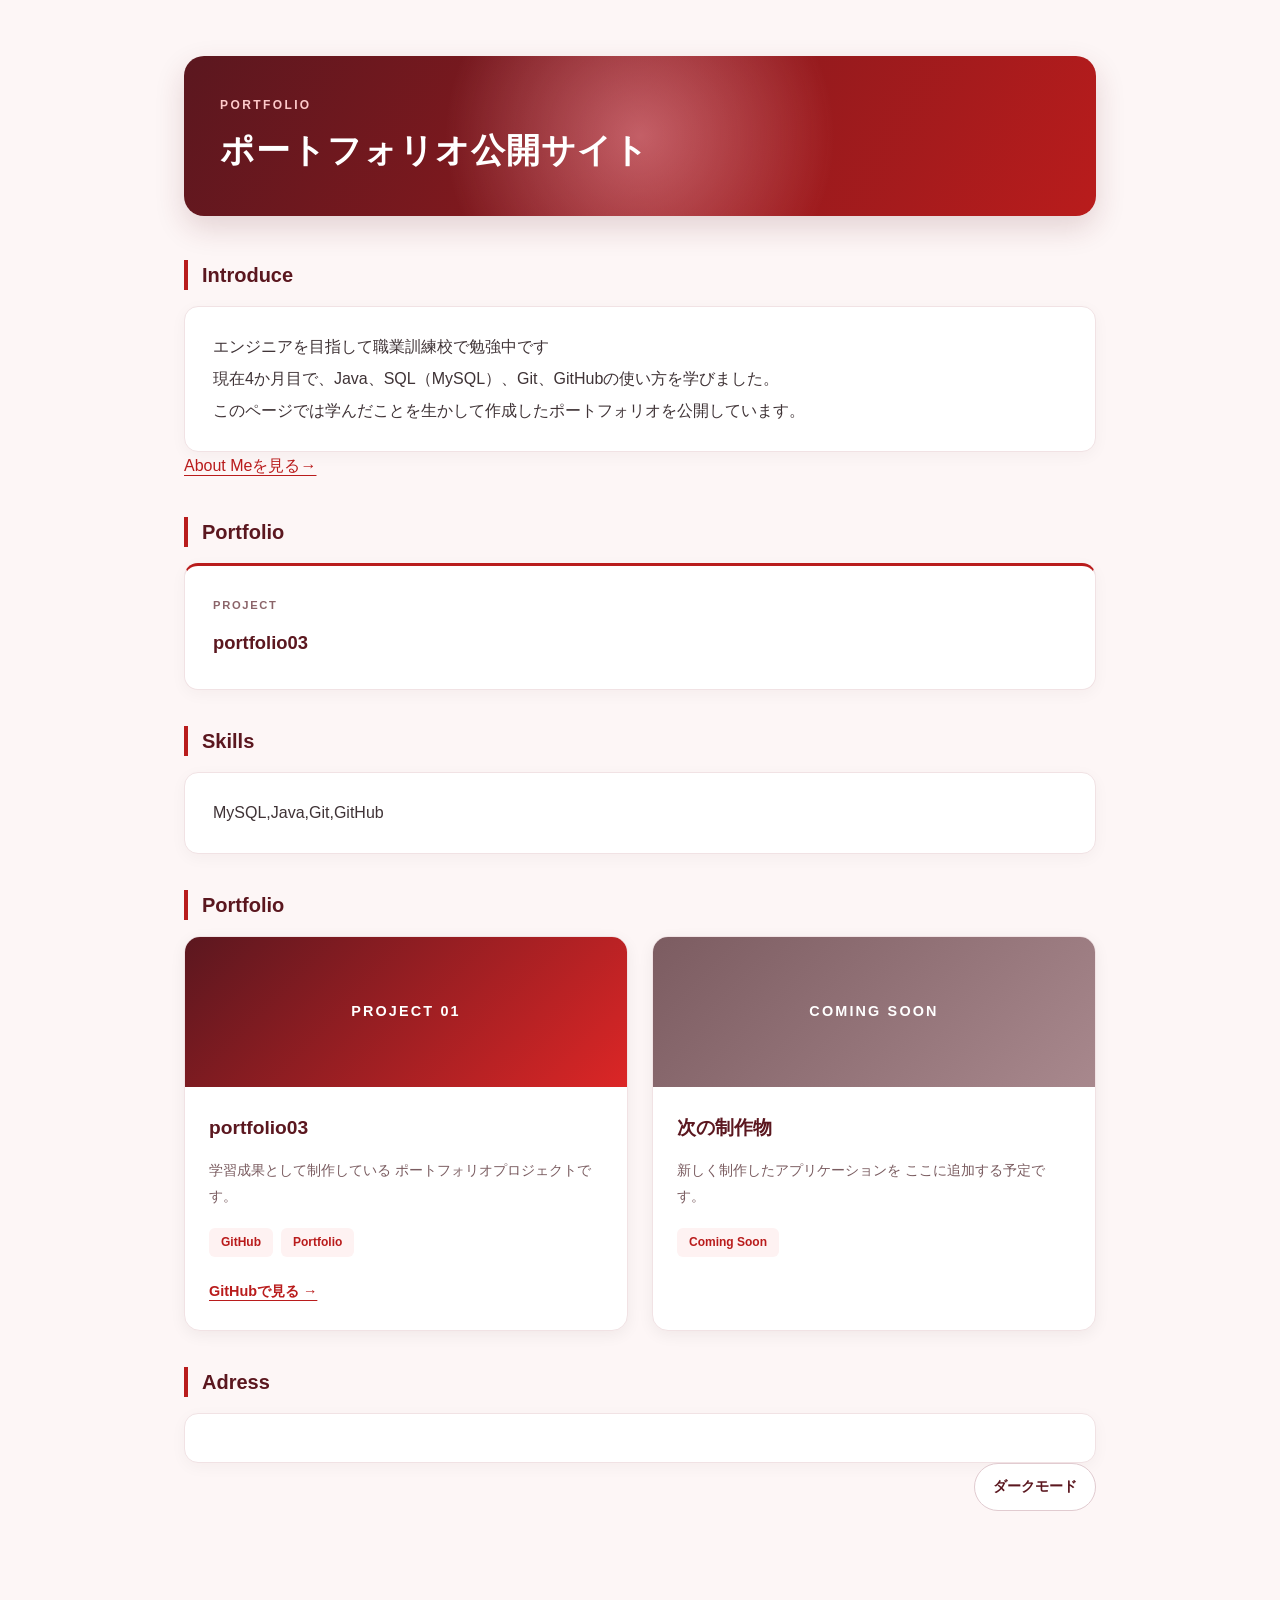
==== commit 9557311f: "feat: AboutMeページを追加した" ====
--- a/index.html
+++ b/index.html
@@ -17,8 +17,11 @@
 		現在4か月目で、Java、SQL（MySQL）、Git、GitHubの使い方を学びました。<br>
 		このページでは学んだことを生かして作成したポートフォリオを公開しています。
 	</p>
+
+	<a href="aboutme.html">About Meを見る→</a>	
 	<h2 class="reveal">Portfolio</h2>
 	<p class="portfolio-card">portfolio03</p>
+		
 	<h2 class="reveal">Skills</h2>
 	<p>MySQL,Java,Git,GitHub</p>
 
